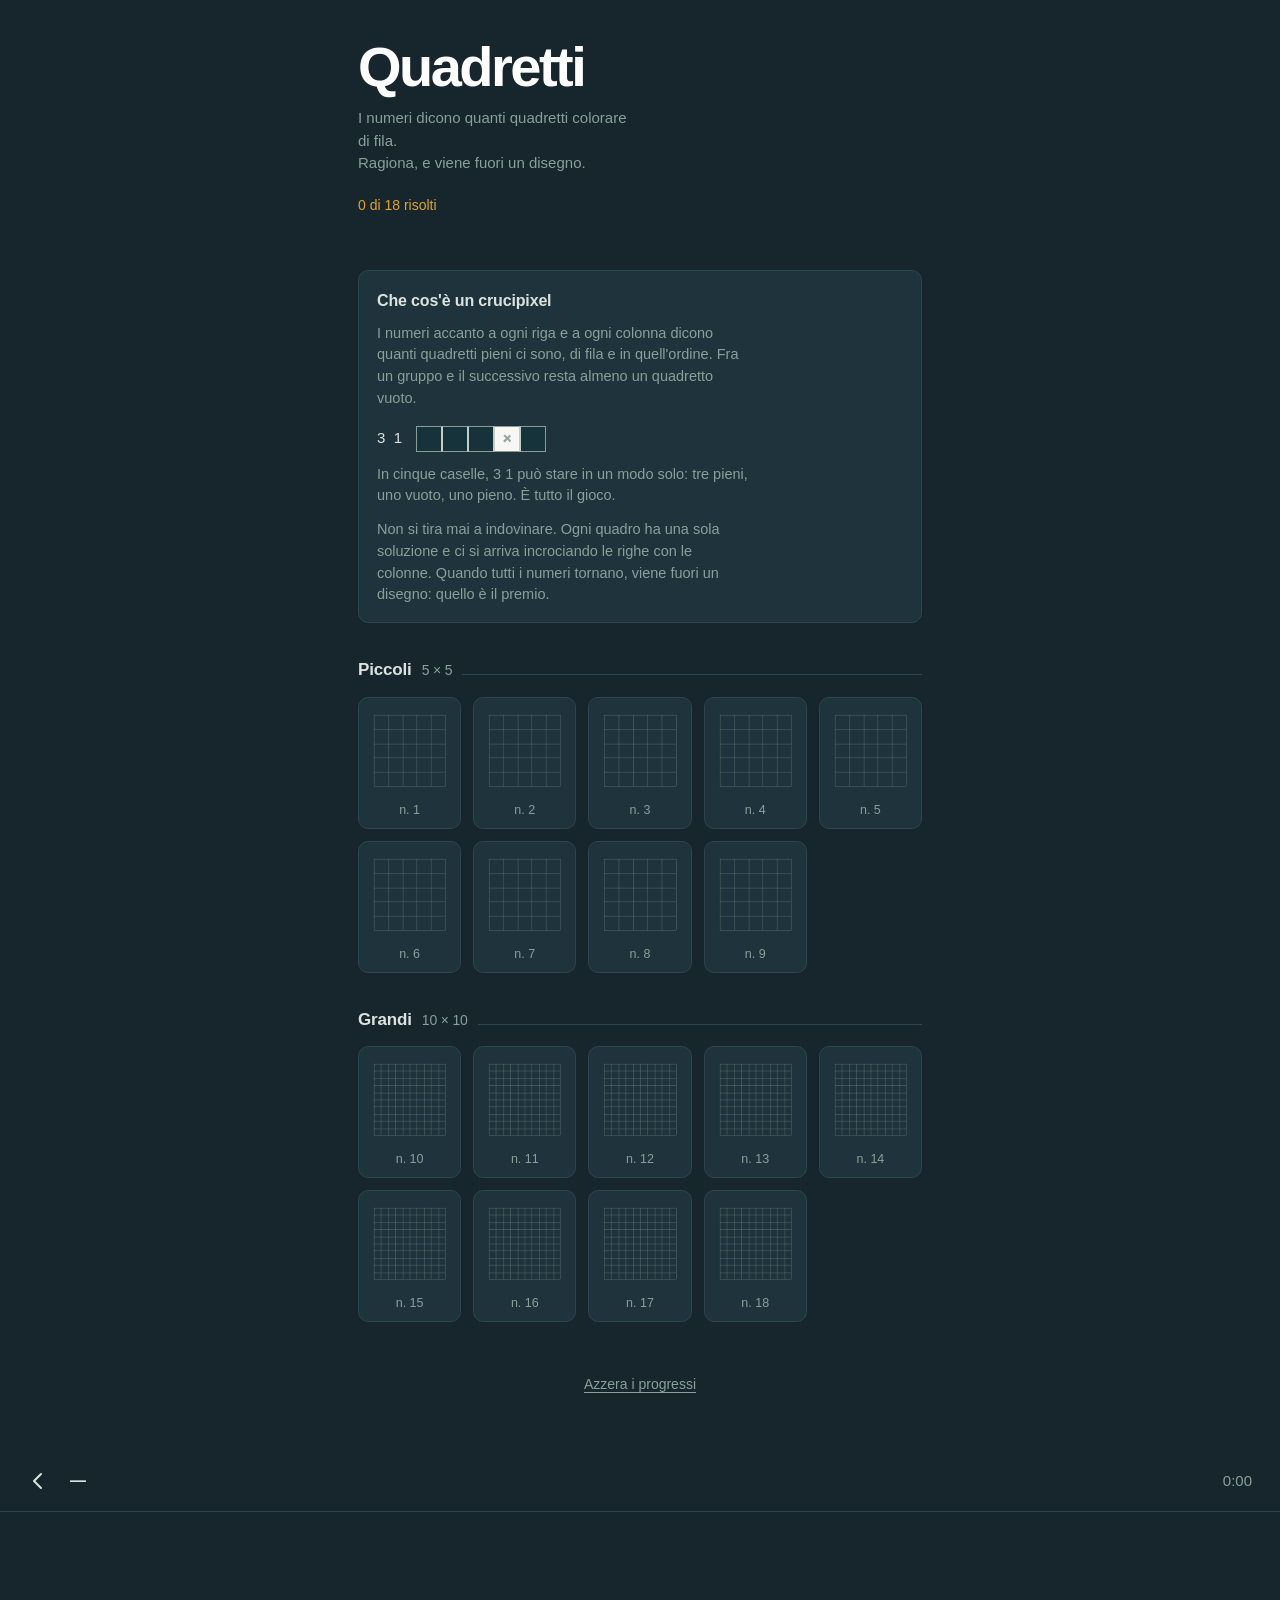
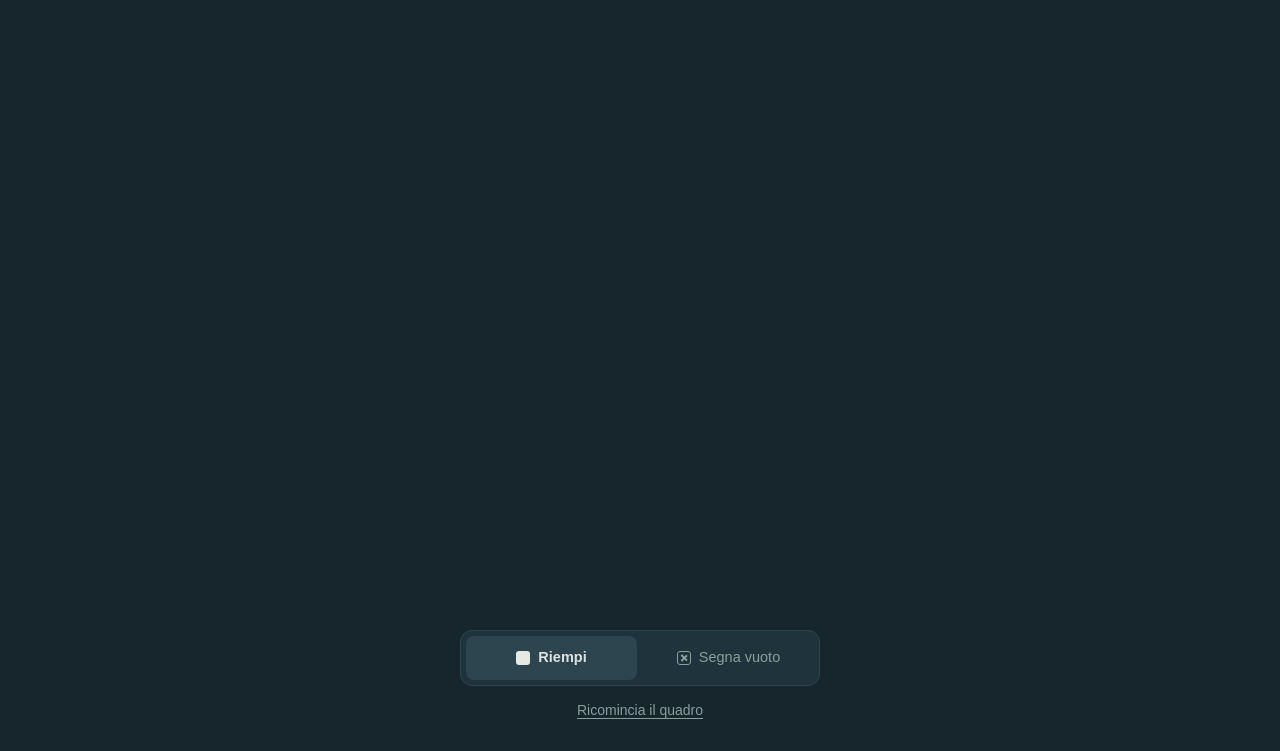
==== index.html @ 6b90a1ce "Update index.html" ====
<!DOCTYPE html>
<html lang="it">
<head>
<meta charset="utf-8">
<title>Quadretti</title>
<meta name="viewport" content="width=device-width, initial-scale=1, maximum-scale=1, user-scalable=no, viewport-fit=cover">
<meta name="description" content="Crucipixel: scopri il disegno nascosto ragionando sui numeri.">
<meta name="theme-color" content="#16262C">
<meta name="mobile-web-app-capable" content="yes">
<meta name="apple-mobile-web-app-capable" content="yes">
<meta name="apple-mobile-web-app-status-bar-style" content="black-translucent">
<meta name="apple-mobile-web-app-title" content="Quadretti">
<link rel="manifest" href="manifest.webmanifest">
<link rel="apple-touch-icon" href="icons/icon-192.png">
<link rel="icon" href="icons/icon-192.png">
<link rel="stylesheet" href="app.css">
</head>
<body>

<!-- ============ ELENCO LIVELLI ============ -->
<section id="home" class="screen">
  <header class="masthead">
    <h1 class="wordmark">Quadretti</h1>
    <p class="tagline">I numeri dicono quanti quadretti colorare di fila.<br>Ragiona, e viene fuori un disegno.</p>
    <p class="tally"><span id="tally-done">0</span> di <span id="tally-all">0</span> risolti</p>
  </header>

  <section class="primer">
    <h2>Che cos'è un crucipixel</h2>
    <p>I numeri accanto a ogni riga e a ogni colonna dicono quanti quadretti pieni ci sono, di fila e in quell'ordine. Fra un gruppo e il successivo resta almeno un quadretto vuoto.</p>

    <div class="demo" aria-hidden="true">
      <span class="demo-clue">3 1</span>
      <div class="demo-row">
        <i class="on"></i><i class="on"></i><i class="on"></i><i class="off"></i><i class="on"></i>
      </div>
    </div>
    <p>In cinque caselle, 3 1 può stare in un modo solo: tre pieni, uno vuoto, uno pieno. È tutto il gioco.</p>

    <p>Non si tira mai a indovinare. Ogni quadro ha una sola soluzione e ci si arriva incrociando le righe con le colonne. Quando tutti i numeri tornano, viene fuori un disegno: quello è il premio.</p>
  </section>

  <div class="gallery">
    <h2 class="band">Piccoli <span>5 × 5</span></h2>
    <div class="tiles" id="tiles-5"></div>
    <h2 class="band">Grandi <span>10 × 10</span></h2>
    <div class="tiles" id="tiles-10"></div>
  </div>

  <footer class="colophon">
    <button class="link-btn" id="btn-wipe" type="button">Azzera i progressi</button>
  </footer>
</section>

<!-- ============ PARTITA ============ -->
<section id="game" class="screen" hidden>
  <header class="topbar">
    <button class="icon-btn" id="btn-back" type="button" aria-label="Torna all'elenco">
      <svg viewBox="0 0 24 24" aria-hidden="true"><path d="M15 5 8 12l7 7"/></svg>
    </button>
    <div class="topbar-title">
      <strong id="game-title">—</strong>
      <span id="game-sub"></span>
    </div>
    <time id="clock" aria-label="Tempo trascorso">0:00</time>
  </header>

  <div class="board-wrap">
    <div id="board" class="board"></div>
  </div>

  <div class="controls">
    <div class="modes" role="group" aria-label="Cosa fa il tocco">
      <button type="button" class="mode is-on" data-mode="fill" aria-pressed="true">
        <span class="swatch swatch-fill"></span>Riempi
      </button>
      <button type="button" class="mode" data-mode="mark" aria-pressed="false">
        <span class="swatch swatch-mark"></span>Segna vuoto
      </button>
    </div>
    <button type="button" class="link-btn" id="btn-restart">Ricomincia il quadro</button>
  </div>
</section>

<!-- ============ VITTORIA ============ -->
<div id="win" class="curtain" hidden>
  <div class="win-card">
    <canvas id="win-art" width="240" height="240" aria-hidden="true"></canvas>
    <h2 id="win-name">—</h2>
    <p id="win-time">—</p>
    <div class="win-actions">
      <button type="button" class="btn btn-primary" id="btn-next">Quadro successivo</button>
      <button type="button" class="link-btn" id="btn-gallery">Torna all'elenco</button>
    </div>
  </div>
</div>

<script src="levels.js"></script>
<script src="app.js"></script>
</body>
</html>
---- app.css ----
/* Quadretti — crucipixel
   Tavolozza: petrolio profondo per la cornice, carta chiara per il quadro,
   inchiostro scuro per i quadretti pieni, ottone solo per cio' che e' risolto. */

:root {
  --ground:      #16262C;
  --ground-soft: #1E333B;
  --rule:        #2C454E;

  --paper:       #E7EAE3;
  --cell:        #F7F8F4;
  --line:        #C3CCC6;
  --line-strong: #8B9C96;
  --ink:         #16333B;
  --mark:        #93A39D;

  --text:        #DCE3DF;
  --text-dim:    #89A09A;
  --brass:       #DFA232;

  --pad: clamp(16px, 5vw, 28px);
  --radius: 10px;

  box-sizing: border-box;
  padding-top: env(safe-area-inset-top, 0px);
  padding-bottom: env(safe-area-inset-bottom, 0px);
}

*, *::before, *::after { box-sizing: inherit; }

html, body { height: 100%; }

body {
  margin: 0;
  background: var(--ground);
  color: var(--text);
  font-family: -apple-system, BlinkMacSystemFont, "Segoe UI", Roboto, "Helvetica Neue", Arial, sans-serif;
  font-size: 16px;
  line-height: 1.5;
  -webkit-font-smoothing: antialiased;
  -webkit-text-size-adjust: 100%;
  -webkit-tap-highlight-color: transparent;
  overscroll-behavior: none;
}

button { font: inherit; color: inherit; }

.screen[hidden], .curtain[hidden] { display: none; }

/* ---------- elenco livelli ---------- */

#home { padding: 0 var(--pad) 48px; max-width: 620px; margin: 0 auto; }

.masthead { padding: 40px 0 28px; }

.wordmark {
  margin: 0;
  font-size: clamp(38px, 12vw, 56px);
  font-weight: 800;
  letter-spacing: -0.045em;
  line-height: 0.95;
  color: #fff;
}

.tagline {
  margin: 14px 0 0;
  max-width: 34ch;
  color: var(--text-dim);
  font-size: 15px;
}

.tally {
  margin: 20px 0 0;
  font-size: 14px;
  color: var(--brass);
  font-variant-numeric: tabular-nums;
}

/* blocco "che cos'e' un crucipixel" */

.primer {
  margin-top: 26px;
  padding: 18px 18px 16px;
  background: var(--ground-soft);
  border: 1px solid var(--rule);
  border-radius: var(--radius);
}

.primer h2 {
  margin: 0 0 10px;
  font-size: 16px;
  font-weight: 650;
  letter-spacing: -0.01em;
  color: var(--text);
}

.primer p {
  margin: 0 0 12px;
  max-width: 46ch;
  font-size: 14.5px;
  color: var(--text-dim);
}
.primer p:last-child { margin-bottom: 0; }

.demo {
  display: flex;
  align-items: center;
  gap: 12px;
  margin: 16px 0 12px;
}

.demo-clue {
  font-size: 15px;
  color: var(--text);
  font-variant-numeric: tabular-nums;
  letter-spacing: 0.14em;
}

.demo-row { display: flex; }

.demo-row i {
  display: block;
  width: 26px;
  height: 26px;
  position: relative;
  background: var(--cell);
  border: 1px solid var(--line);
  border-top-color: var(--line-strong);
  border-bottom-color: var(--line-strong);
}
.demo-row i:first-child { border-left-color: var(--line-strong); }
.demo-row i:last-child { border-right-color: var(--line-strong); }
.demo-row i.on { background: var(--ink); }

.demo-row i.off::before,
.demo-row i.off::after {
  content: "";
  position: absolute;
  inset: 32% 50%;
  left: 50%;
  width: 1.5px;
  background: var(--mark);
}
.demo-row i.off::before { transform: translateX(-50%) rotate(45deg); }
.demo-row i.off::after  { transform: translateX(-50%) rotate(-45deg); }

.band {
  display: flex;
  align-items: baseline;
  gap: 10px;
  margin: 34px 0 14px;
  font-size: 17px;
  font-weight: 650;
  letter-spacing: -0.01em;
}
.band span { color: var(--text-dim); font-weight: 400; font-size: 14px; }
.band::after {
  content: "";
  flex: 1;
  height: 1px;
  background: var(--rule);
}

.tiles {
  display: grid;
  grid-template-columns: repeat(auto-fill, minmax(96px, 1fr));
  gap: 12px;
}

.tile {
  appearance: none;
  border: 1px solid var(--rule);
  background: var(--ground-soft);
  border-radius: var(--radius);
  padding: 10px 8px 8px;
  display: flex;
  flex-direction: column;
  align-items: center;
  gap: 8px;
  cursor: pointer;
  transition: border-color .15s, background .15s;
}
.tile:active { background: #24404A; }
.tile.is-done { border-color: rgba(223,162,50,.45); }
.tile:focus-visible { outline: 2px solid var(--brass); outline-offset: 2px; }

.tile canvas { display: block; width: 100%; height: auto; border-radius: 3px; }

.tile-name {
  font-size: 12.5px;
  color: var(--text-dim);
  font-variant-numeric: tabular-nums;
}
.tile.is-done .tile-name { color: var(--brass); }

.tile-time { font-size: 11px; color: var(--text-dim); font-variant-numeric: tabular-nums; }

.colophon { margin-top: 44px; text-align: center; }

.link-btn {
  appearance: none;
  background: none;
  border: 0;
  padding: 8px 4px;
  color: var(--text-dim);
  font-size: 14px;
  text-decoration: underline;
  text-underline-offset: 3px;
  cursor: pointer;
}
.link-btn:active { color: var(--text); }

/* ---------- partita ---------- */

#game {
  min-height: 100%;
  display: flex;
  flex-direction: column;
}

.topbar {
  display: flex;
  align-items: center;
  gap: 12px;
  padding: 10px var(--pad);
  border-bottom: 1px solid var(--rule);
}

.icon-btn {
  appearance: none;
  background: none;
  border: 0;
  width: 40px;
  height: 40px;
  margin-left: -10px;
  display: grid;
  place-items: center;
  cursor: pointer;
}
.icon-btn svg { width: 24px; height: 24px; fill: none; stroke: var(--text); stroke-width: 2; stroke-linecap: round; stroke-linejoin: round; }

.topbar-title { flex: 1; min-width: 0; line-height: 1.25; }
.topbar-title strong { display: block; font-size: 16px; font-weight: 650; }
.topbar-title span { font-size: 12.5px; color: var(--text-dim); }

#clock {
  font-size: 15px;
  color: var(--text-dim);
  font-variant-numeric: tabular-nums;
}

.board-wrap {
  flex: 1;
  display: grid;
  place-items: center;
  padding: 14px 8px;
}

.board {
  display: grid;
  gap: 0;
  touch-action: none;
  user-select: none;
  -webkit-user-select: none;
}

/* caselle degli indizi */
.clue {
  display: flex;
  font-variant-numeric: tabular-nums;
  color: var(--text);
  font-size: calc(var(--cell) * 0.42);
  line-height: 1;
}
.clue.row { align-items: center; justify-content: flex-end; padding-right: calc(var(--cell) * 0.18); gap: calc(var(--cell) * 0.24); }
.clue.col { flex-direction: column; align-items: center; justify-content: flex-end; padding-bottom: calc(var(--cell) * 0.18); gap: calc(var(--cell) * 0.16); }
.clue.is-done { color: var(--text-dim); opacity: .42; }

.corner { background: transparent; }

/* caselle giocabili */
.sq {
  background: var(--cell);
  border-right: 1px solid var(--line);
  border-bottom: 1px solid var(--line);
  position: relative;
}
.sq[data-edge-top] { border-top: 1px solid var(--line-strong); }
.sq[data-edge-left] { border-left: 1px solid var(--line-strong); }
.sq[data-block-right] { border-right-color: var(--line-strong); }
.sq[data-block-bottom] { border-bottom-color: var(--line-strong); }

.sq[data-state="1"] { background: var(--ink); }

.sq[data-state="2"]::before,
.sq[data-state="2"]::after {
  content: "";
  position: absolute;
  inset: 32% 50%;
  width: 1.5px;
  background: var(--mark);
  left: 50%;
  transform-origin: center;
}
.sq[data-state="2"]::before { transform: translateX(-50%) rotate(45deg); }
.sq[data-state="2"]::after  { transform: translateX(-50%) rotate(-45deg); }

.board.is-locked { pointer-events: none; }

/* ---------- comandi ---------- */

.controls {
  padding: 4px var(--pad) 22px;
  display: flex;
  flex-direction: column;
  align-items: center;
  gap: 6px;
}

.modes {
  display: flex;
  gap: 6px;
  padding: 5px;
  background: var(--ground-soft);
  border: 1px solid var(--rule);
  border-radius: 12px;
  width: 100%;
  max-width: 360px;
}

.mode {
  appearance: none;
  flex: 1;
  border: 0;
  background: none;
  border-radius: 8px;
  padding: 11px 8px;
  display: flex;
  align-items: center;
  justify-content: center;
  gap: 8px;
  font-size: 14.5px;
  color: var(--text-dim);
  cursor: pointer;
}
.mode.is-on { background: var(--rule); color: var(--text); font-weight: 600; }
.mode:focus-visible { outline: 2px solid var(--brass); outline-offset: 2px; }

.swatch { width: 14px; height: 14px; border-radius: 3px; position: relative; flex: none; }
.swatch-fill { background: var(--paper); }
.swatch-mark { border: 1px solid var(--text-dim); }
.swatch-mark::before, .swatch-mark::after {
  content: ""; position: absolute; inset: 2px 50%; width: 1.5px; left: 50%; background: currentColor;
}
.swatch-mark::before { transform: translateX(-50%) rotate(45deg); }
.swatch-mark::after { transform: translateX(-50%) rotate(-45deg); }

/* ---------- vittoria ---------- */

.curtain {
  position: fixed;
  inset: 0;
  background: rgba(10, 20, 24, .88);
  display: grid;
  place-items: center;
  padding: var(--pad);
  z-index: 10;
}

.win-card {
  background: var(--ground-soft);
  border: 1px solid var(--rule);
  border-radius: 16px;
  padding: 26px 24px 20px;
  text-align: center;
  max-width: 330px;
  width: 100%;
  animation: rise .28s ease-out;
}
@keyframes rise { from { opacity: 0; transform: translateY(12px); } }
@media (prefers-reduced-motion: reduce) { .win-card { animation: none; } }

#win-art {
  width: 180px;
  height: 180px;
  background: var(--paper);
  border-radius: 6px;
}

.win-card h2 {
  margin: 18px 0 2px;
  font-size: 24px;
  font-weight: 700;
  letter-spacing: -0.02em;
  color: var(--brass);
}
#win-time { margin: 0; color: var(--text-dim); font-size: 14px; font-variant-numeric: tabular-nums; }

.win-actions { margin-top: 20px; display: flex; flex-direction: column; gap: 4px; }

.btn {
  appearance: none;
  border: 0;
  border-radius: 10px;
  padding: 14px 18px;
  font-size: 16px;
  font-weight: 600;
  cursor: pointer;
}
.btn-primary { background: var(--brass); color: #1B1405; }
.btn-primary:active { background: #C78E24; }
.btn:focus-visible { outline: 2px solid var(--text); outline-offset: 2px; }
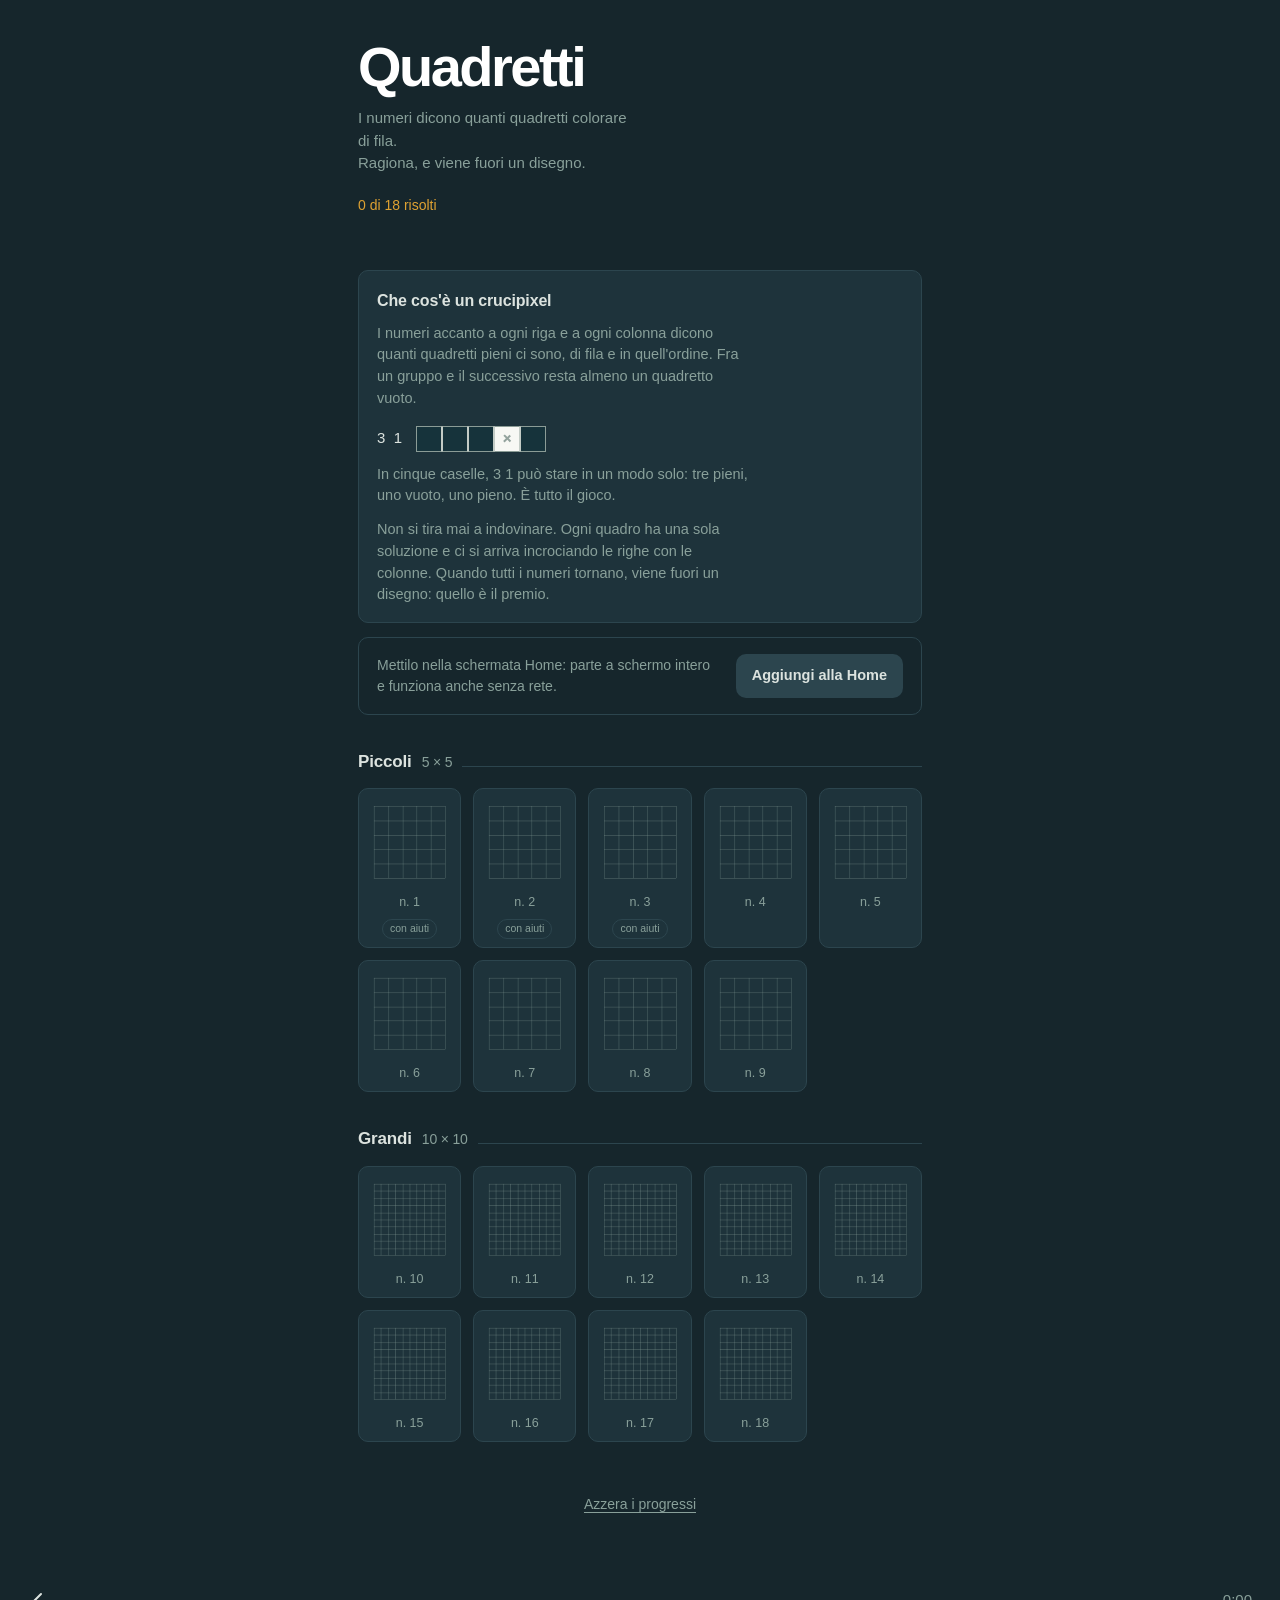
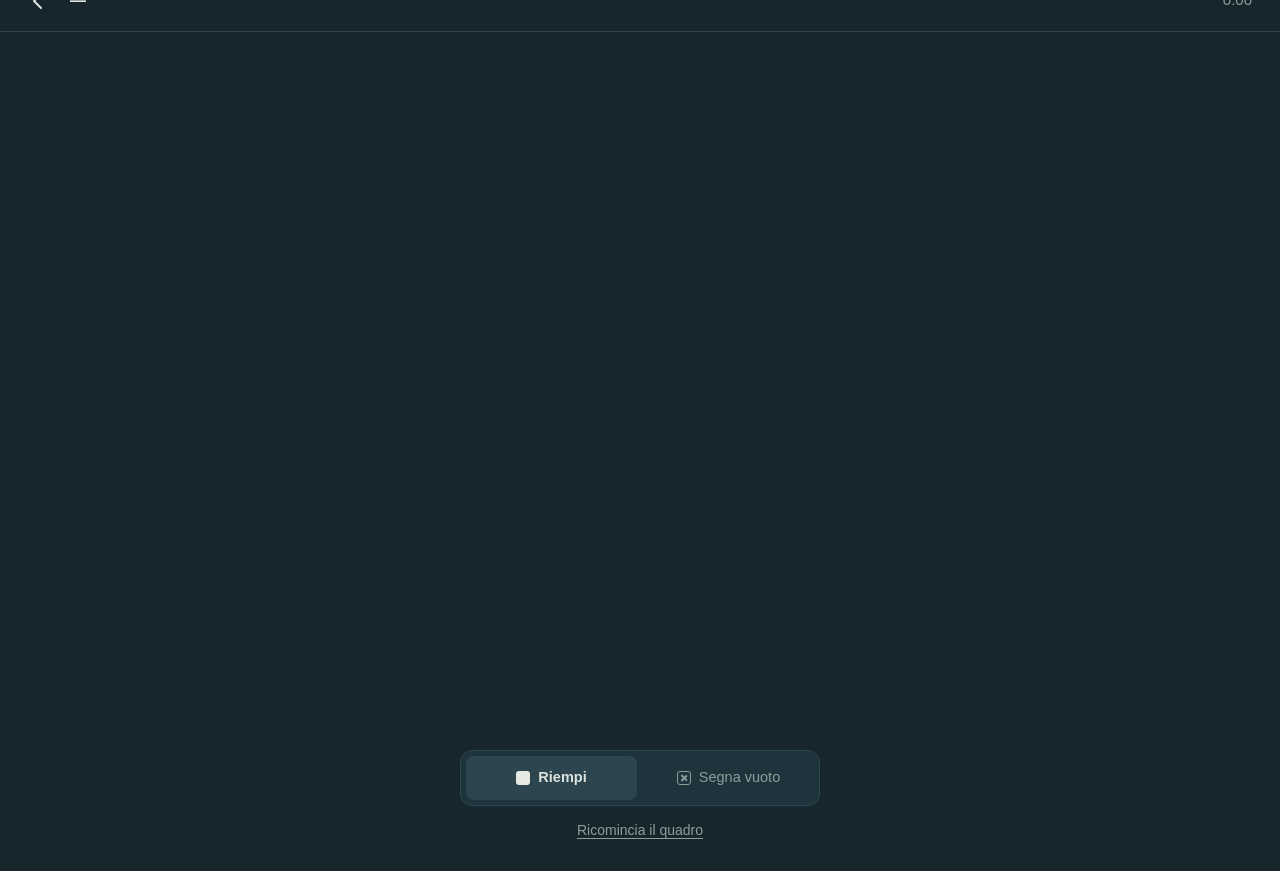
==== commit 8f287aa7: "Update index.html" ====
--- a/index.html
+++ b/index.html
@@ -40,6 +40,11 @@
     <p>Non si tira mai a indovinare. Ogni quadro ha una sola soluzione e ci si arriva incrociando le righe con le colonne. Quando tutti i numeri tornano, viene fuori un disegno: quello è il premio.</p>
   </section>
 
+  <div class="install" id="install" hidden>
+    <p id="install-msg">Mettilo nella schermata Home: parte a schermo intero e funziona anche senza rete.</p>
+    <button class="btn btn-quiet" id="btn-install" type="button">Aggiungi alla Home</button>
+  </div>
+
   <div class="gallery">
     <h2 class="band">Piccoli <span>5 × 5</span></h2>
     <div class="tiles" id="tiles-5"></div>
@@ -61,12 +66,17 @@
     <div class="topbar-title">
       <strong id="game-title">—</strong>
       <span id="game-sub"></span>
+      <span class="badge" id="hint-badge" hidden>con aiuti</span>
     </div>
     <time id="clock" aria-label="Tempo trascorso">0:00</time>
   </header>
 
   <div class="board-wrap">
     <div id="board" class="board"></div>
+  </div>
+
+  <div class="hint" id="hint" hidden>
+    <p id="hint-text"></p>
   </div>
 
   <div class="controls">
@@ -95,6 +105,32 @@
   </div>
 </div>
 
+<!-- ============ COME AGGIUNGERLO ALLA HOME (iPhone) ============ -->
+<div id="sheet" class="curtain" hidden>
+  <div class="win-card sheet-card">
+    <h2>Aggiungerlo alla Home</h2>
+
+    <div id="ios-safari" hidden>
+      <p class="sheet-lead">Su iPhone questo passaggio lo fa Safari, non il gioco: Apple non permette alle pagine web di creare scorciatoie da sole.</p>
+      <ol class="steps">
+        <li>Tocca il pulsante <strong>Condividi</strong> in basso, il quadrato con la freccia che esce.</li>
+        <li>Scorri l'elenco verso il basso.</li>
+        <li>Tocca <strong>Aggiungi a Home</strong>, poi <strong>Aggiungi</strong> in alto a destra.</li>
+      </ol>
+    </div>
+
+    <div id="ios-other" hidden>
+      <p class="sheet-lead">Questa pagina è aperta dentro un'altra app, e da qui la voce per aggiungere alla Home non c'è.</p>
+      <ol class="steps">
+        <li>Tocca i tre puntini in alto e scegli <strong>Apri in Safari</strong>.</li>
+        <li>Da Safari, tocca <strong>Condividi</strong> e poi <strong>Aggiungi a Home</strong>.</li>
+      </ol>
+    </div>
+
+    <button type="button" class="btn btn-primary" id="btn-sheet-close">Ho capito</button>
+  </div>
+</div>
+
 <script src="levels.js"></script>
 <script src="app.js"></script>
 </body>
--- a/app.css
+++ b/app.css
@@ -410,3 +410,82 @@
 .btn-primary { background: var(--brass); color: #1B1405; }
 .btn-primary:active { background: #C78E24; }
 .btn:focus-visible { outline: 2px solid var(--text); outline-offset: 2px; }
+
+/* ---------- aggiunta alla schermata Home ---------- */
+
+.install {
+  margin-top: 14px;
+  padding: 16px 18px;
+  border: 1px solid var(--rule);
+  border-radius: var(--radius);
+  display: flex;
+  flex-wrap: wrap;
+  align-items: center;
+  gap: 12px 16px;
+}
+
+.install p {
+  margin: 0;
+  flex: 1 1 200px;
+  min-width: 0;
+  font-size: 14px;
+  color: var(--text-dim);
+}
+
+.btn-quiet {
+  background: var(--rule);
+  color: var(--text);
+  padding: 11px 16px;
+  font-size: 14.5px;
+  white-space: nowrap;
+}
+.btn-quiet:active { background: #365360; }
+
+.sheet-card { text-align: left; }
+.sheet-card h2 { margin: 0 0 12px; font-size: 20px; color: var(--text); }
+.sheet-lead { margin: 0 0 14px; font-size: 14px; color: var(--text-dim); }
+
+.steps { margin: 0 0 20px; padding-left: 20px; }
+.steps li { margin-bottom: 9px; font-size: 14.5px; color: var(--text-dim); }
+.steps strong { color: var(--text); font-weight: 600; }
+
+/* ---------- etichette dei quadri guidati ---------- */
+
+.tile-tag {
+  font-size: 10.5px;
+  color: var(--text-dim);
+  border: 1px solid var(--rule);
+  border-radius: 20px;
+  padding: 1px 7px;
+}
+
+.badge {
+  display: inline-block;
+  margin-left: 7px;
+  font-size: 11px;
+  color: var(--brass);
+  border: 1px solid rgba(223, 162, 50, .4);
+  border-radius: 20px;
+  padding: 0 7px;
+}
+.badge[hidden] { display: none; }
+
+/* ---------- barra del suggerimento ---------- */
+
+.hint {
+  margin: 0 var(--pad) 10px;
+  padding: 12px 14px;
+  background: rgba(223, 162, 50, .10);
+  border: 1px solid rgba(223, 162, 50, .38);
+  border-radius: var(--radius);
+}
+.hint p { margin: 0; font-size: 14px; color: var(--text); }
+
+.sq.is-hinted {
+  box-shadow: inset 0 0 0 2px var(--brass);
+  animation: pulse 1.4s ease-in-out infinite;
+}
+.sq.is-suspect { background: rgba(223, 162, 50, .22); }
+
+@keyframes pulse { 50% { box-shadow: inset 0 0 0 3px var(--brass); } }
+@media (prefers-reduced-motion: reduce) { .sq.is-hinted { animation: none; } }
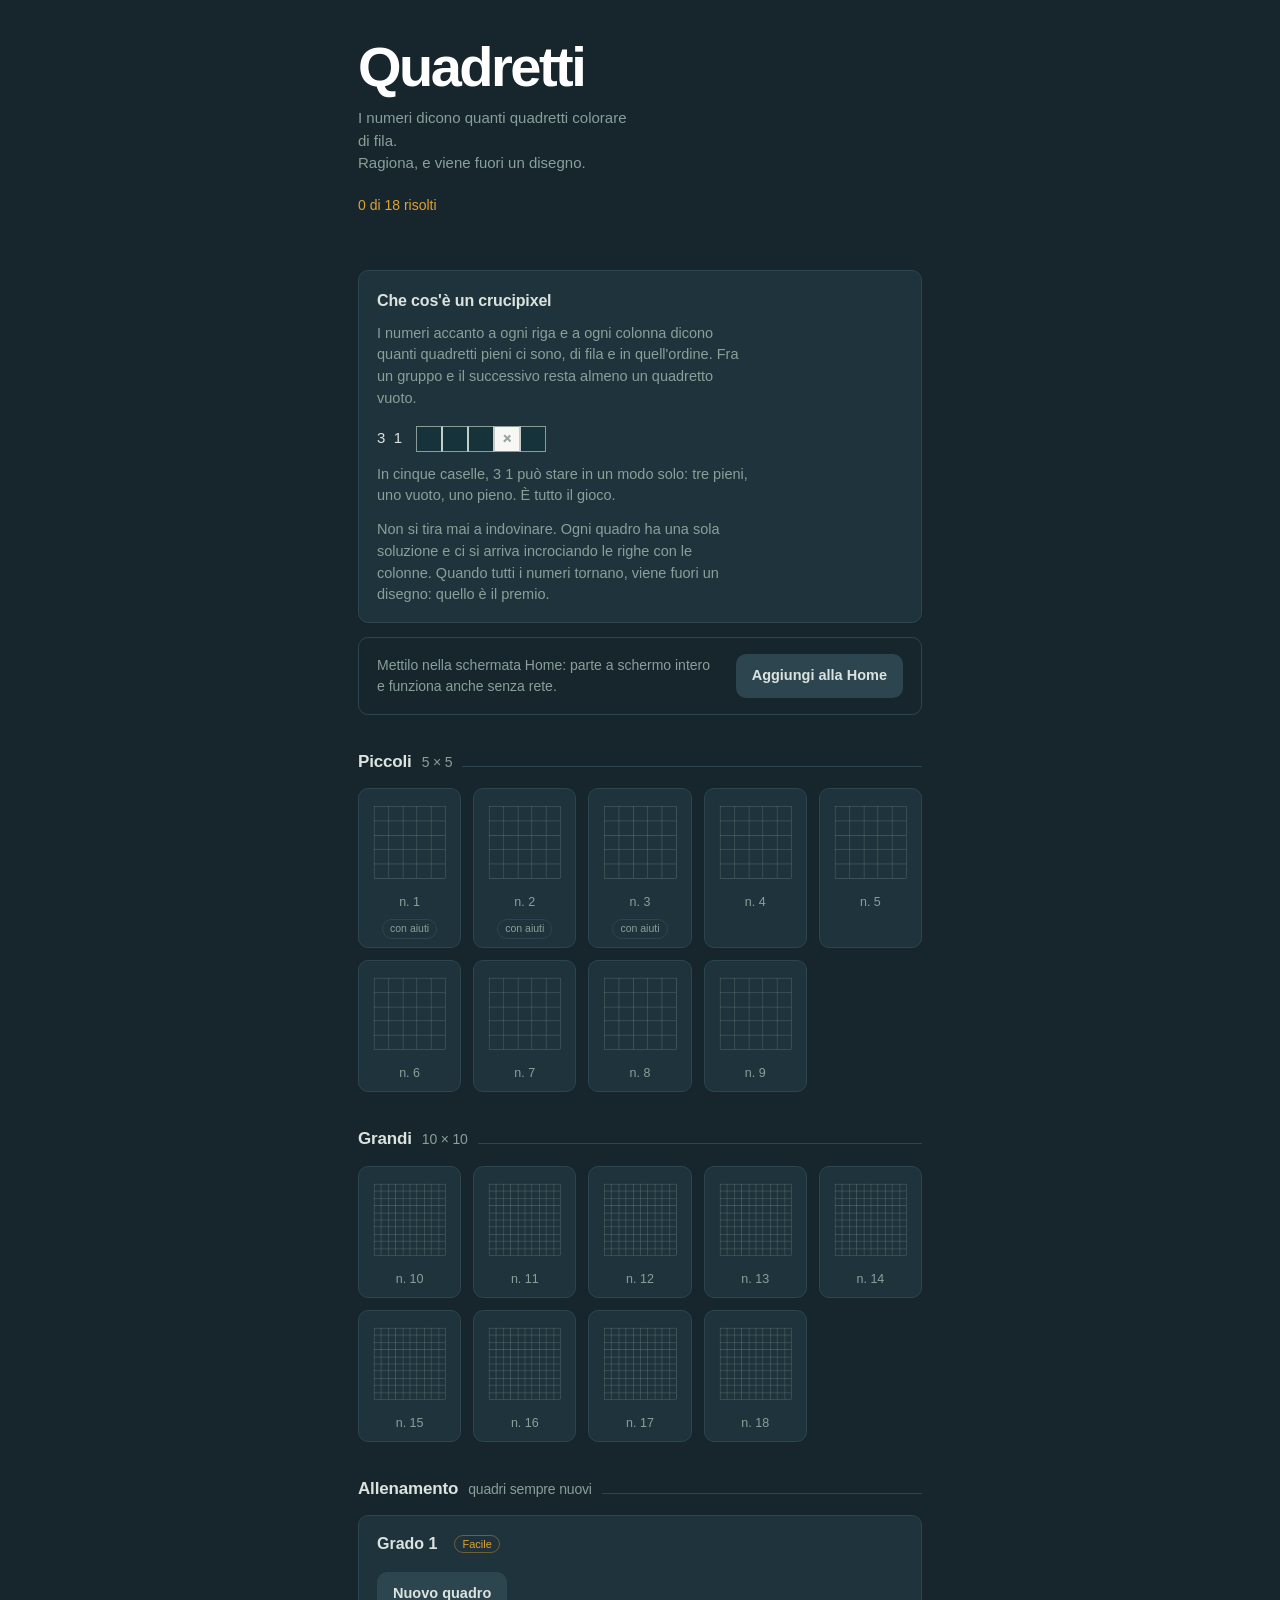
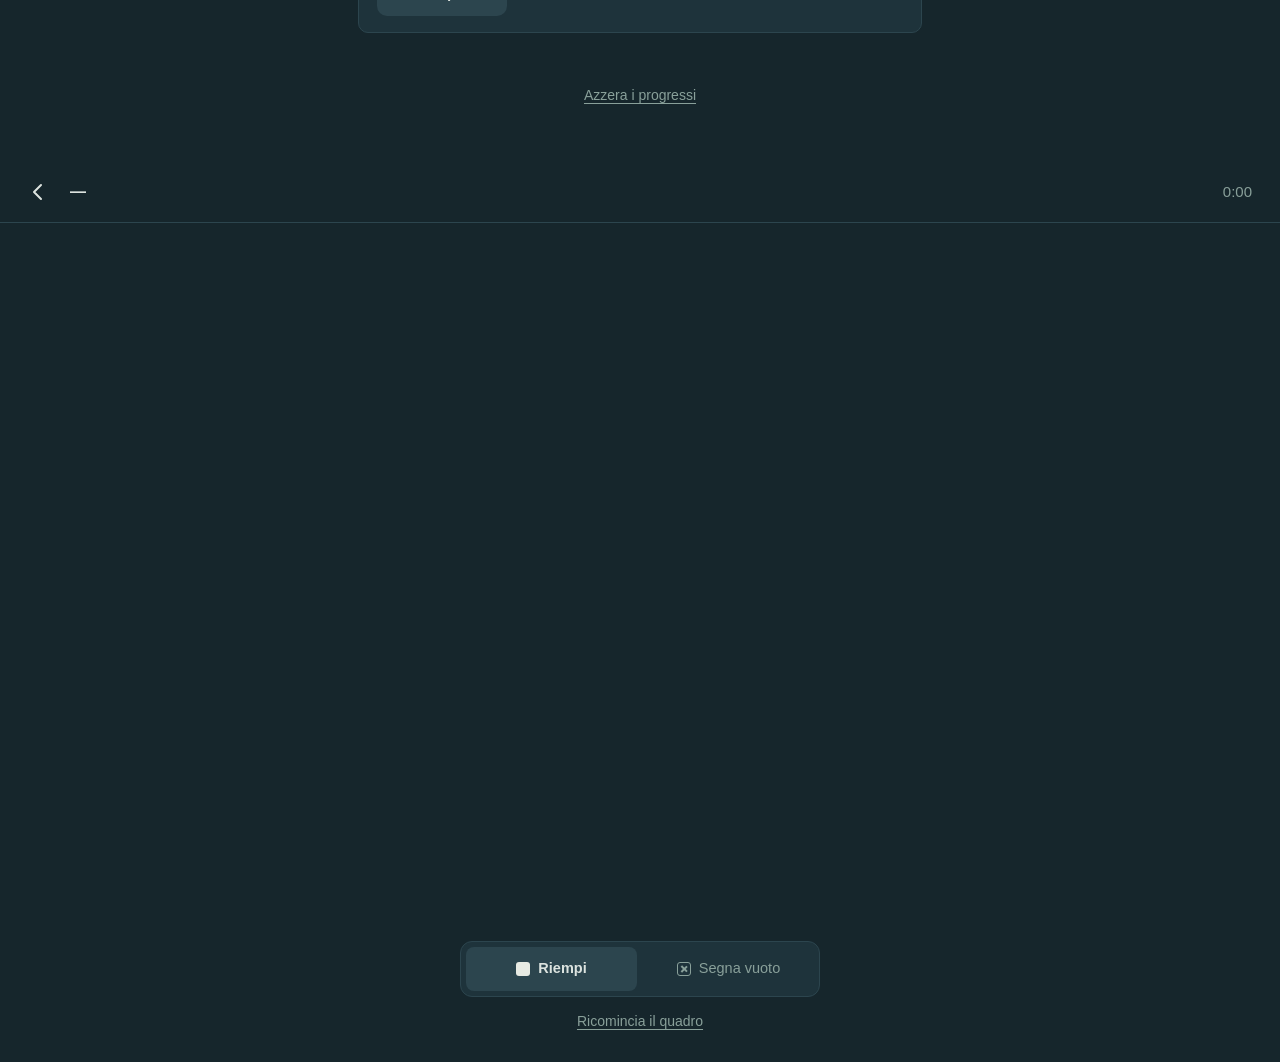
==== commit ff855394: "Update index.html" ====
--- a/index.html
+++ b/index.html
@@ -50,6 +50,19 @@
     <div class="tiles" id="tiles-5"></div>
     <h2 class="band">Grandi <span>10 × 10</span></h2>
     <div class="tiles" id="tiles-10"></div>
+
+    <h2 class="band">Allenamento <span>quadri sempre nuovi</span></h2>
+    <div class="train">
+      <div class="train-top">
+        <strong id="train-grade">Grado 1</strong>
+        <span class="badge" id="train-label">Facile</span>
+      </div>
+      <p id="train-done"></p>
+      <div class="train-actions">
+        <button type="button" class="btn btn-quiet" id="btn-train">Nuovo quadro</button>
+        <button type="button" class="link-btn" id="btn-train-resume" hidden>Riprendi quello a metà</button>
+      </div>
+    </div>
   </div>
 
   <footer class="colophon">
@@ -131,6 +144,7 @@
   </div>
 </div>
 
+<script src="generator.js"></script>
 <script src="levels.js"></script>
 <script src="app.js"></script>
 </body>
--- a/app.css
+++ b/app.css
@@ -489,3 +489,25 @@
 
 @keyframes pulse { 50% { box-shadow: inset 0 0 0 3px var(--brass); } }
 @media (prefers-reduced-motion: reduce) { .sq.is-hinted { animation: none; } }
+
+/* ---------- allenamento ---------- */
+
+.train {
+  padding: 16px 18px;
+  border: 1px solid var(--rule);
+  border-radius: var(--radius);
+  background: var(--ground-soft);
+}
+
+.train-top { display: flex; align-items: center; gap: 10px; }
+.train-top strong { font-size: 16px; font-weight: 650; }
+
+.train p {
+  margin: 10px 0 16px;
+  max-width: 46ch;
+  font-size: 14px;
+  color: var(--text-dim);
+}
+
+.train-actions { display: flex; align-items: center; gap: 14px; flex-wrap: wrap; }
+.train-actions .link-btn { padding: 8px 0; }
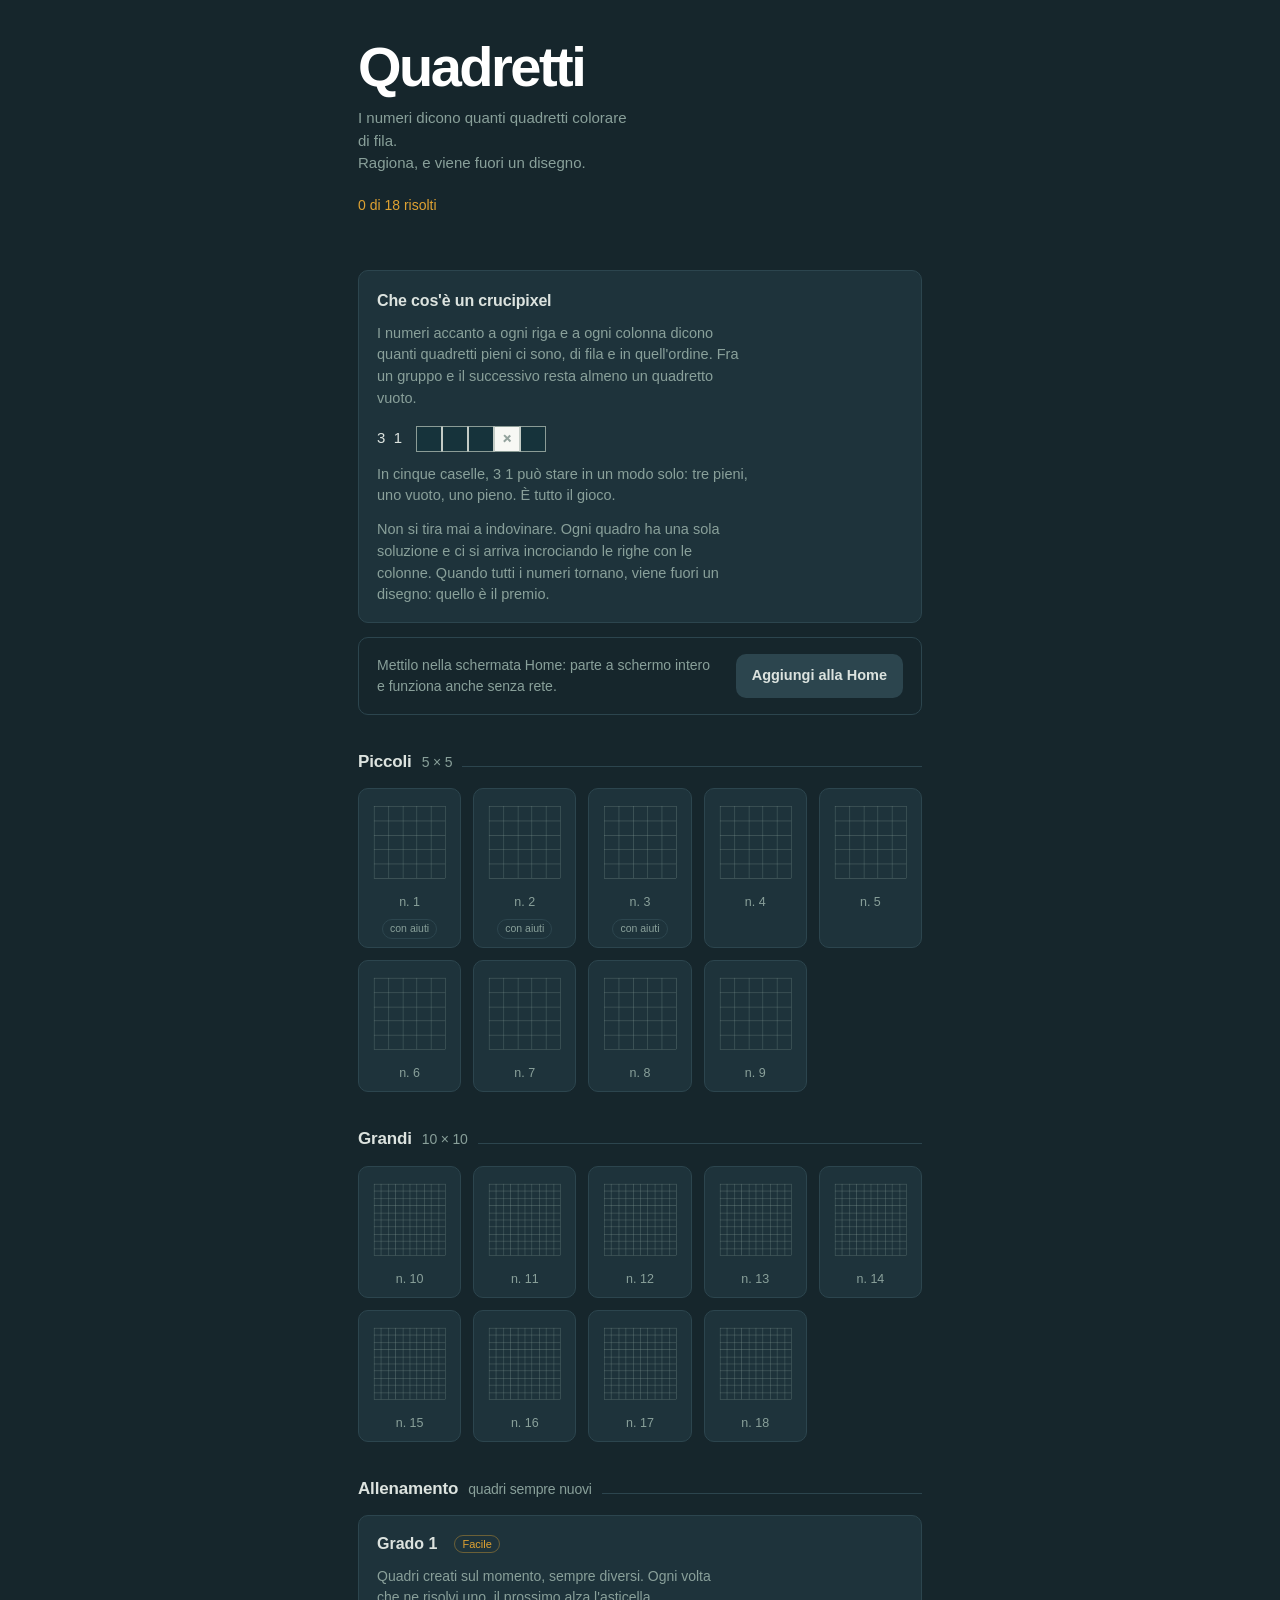
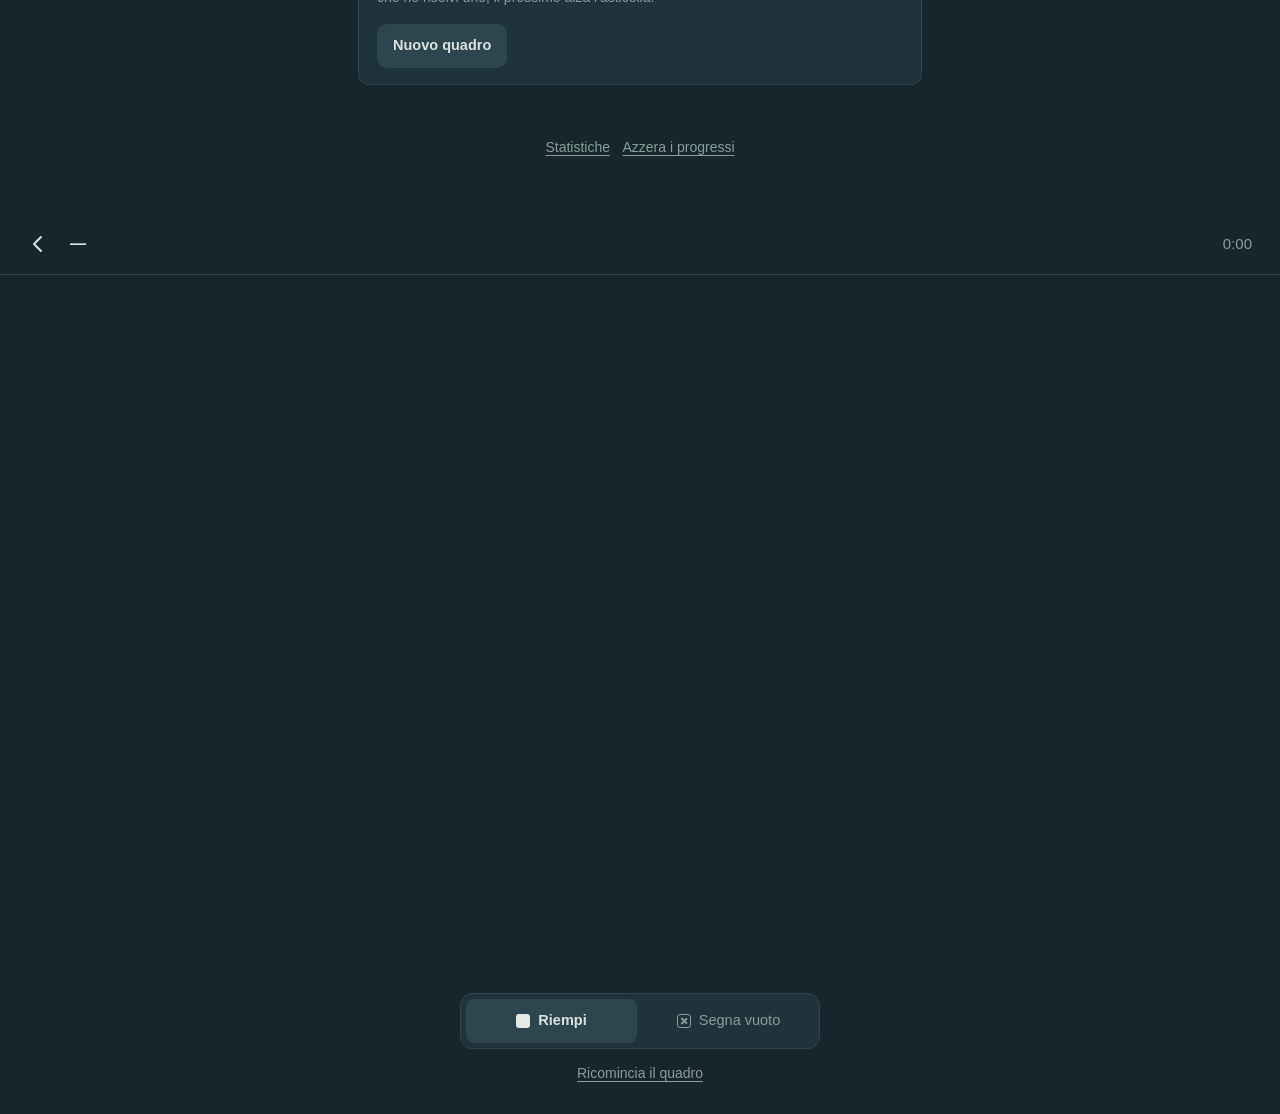
==== commit 38bc4d1d: "Update index.html" ====
--- a/index.html
+++ b/index.html
@@ -22,7 +22,7 @@
   <header class="masthead">
     <h1 class="wordmark">Quadretti</h1>
     <p class="tagline">I numeri dicono quanti quadretti colorare di fila.<br>Ragiona, e viene fuori un disegno.</p>
-    <p class="tally"><span id="tally-done">0</span> di <span id="tally-all">0</span> risolti</p>
+    <p class="tally"><span id="tally-done">0</span> di <span id="tally-all">0</span> risolti<span class="badge" id="tally-streak" hidden></span></p>
   </header>
 
   <section class="primer">
@@ -66,6 +66,7 @@
   </div>
 
   <footer class="colophon">
+    <button class="link-btn" id="btn-stats" type="button">Statistiche</button>
     <button class="link-btn" id="btn-wipe" type="button">Azzera i progressi</button>
   </footer>
 </section>
@@ -102,6 +103,39 @@
       </button>
     </div>
     <button type="button" class="link-btn" id="btn-restart">Ricomincia il quadro</button>
+  </div>
+</section>
+
+<!-- ============ STATISTICHE ============ -->
+<section id="stats" class="screen" hidden>
+  <header class="topbar">
+    <button class="icon-btn" id="btn-stats-back" type="button" aria-label="Torna all'elenco">
+      <svg viewBox="0 0 24 24" aria-hidden="true"><path d="M15 5 8 12l7 7"/></svg>
+    </button>
+    <div class="topbar-title"><strong>Statistiche</strong></div>
+  </header>
+
+  <div class="stats-body">
+    <div class="figures">
+      <div class="figure"><b id="st-solved">0</b><span>quadri risolti</span></div>
+      <div class="figure"><b id="st-streak">0</b><span>giorni di fila</span></div>
+      <div class="figure"><b id="st-time">0s</b><span>tempo passato</span></div>
+    </div>
+    <p class="figures-note" id="st-streak-note"></p>
+
+    <h3>Ultime due settimane</h3>
+    <div class="chart" id="st-chart"></div>
+    <p class="figures-note" id="st-days"></p>
+
+    <h3>Dove sei arrivato</h3>
+    <dl class="rows">
+      <dt>Galleria</dt><dd id="st-gallery">—</dd>
+      <dt>Allenamento</dt><dd id="st-train">—</dd>
+      <dt>Miglior tempo 5 × 5</dt><dd id="st-best5">—</dd>
+      <dt>Miglior tempo 10 × 10</dt><dd id="st-best10">—</dd>
+    </dl>
+
+    <p class="figures-note">Questi numeri stanno solo dentro il tuo telefono.</p>
   </div>
 </section>
 
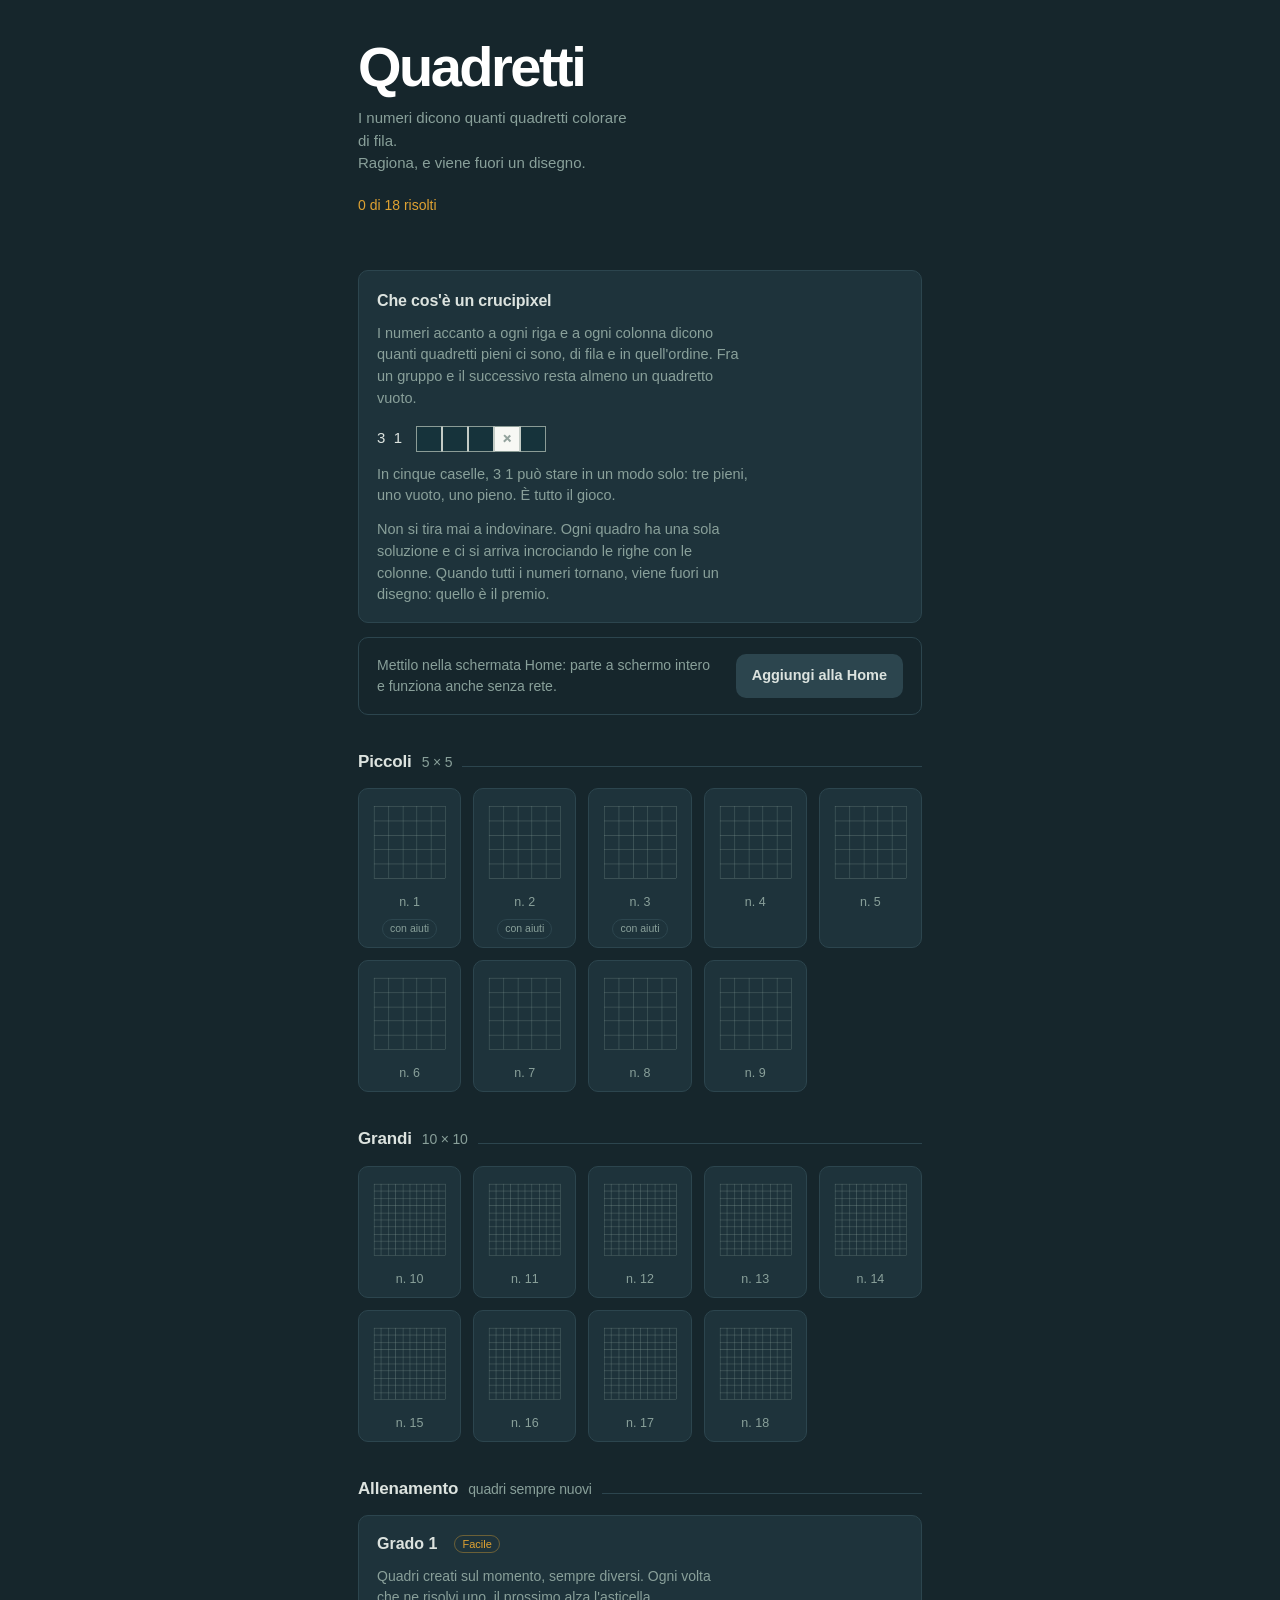
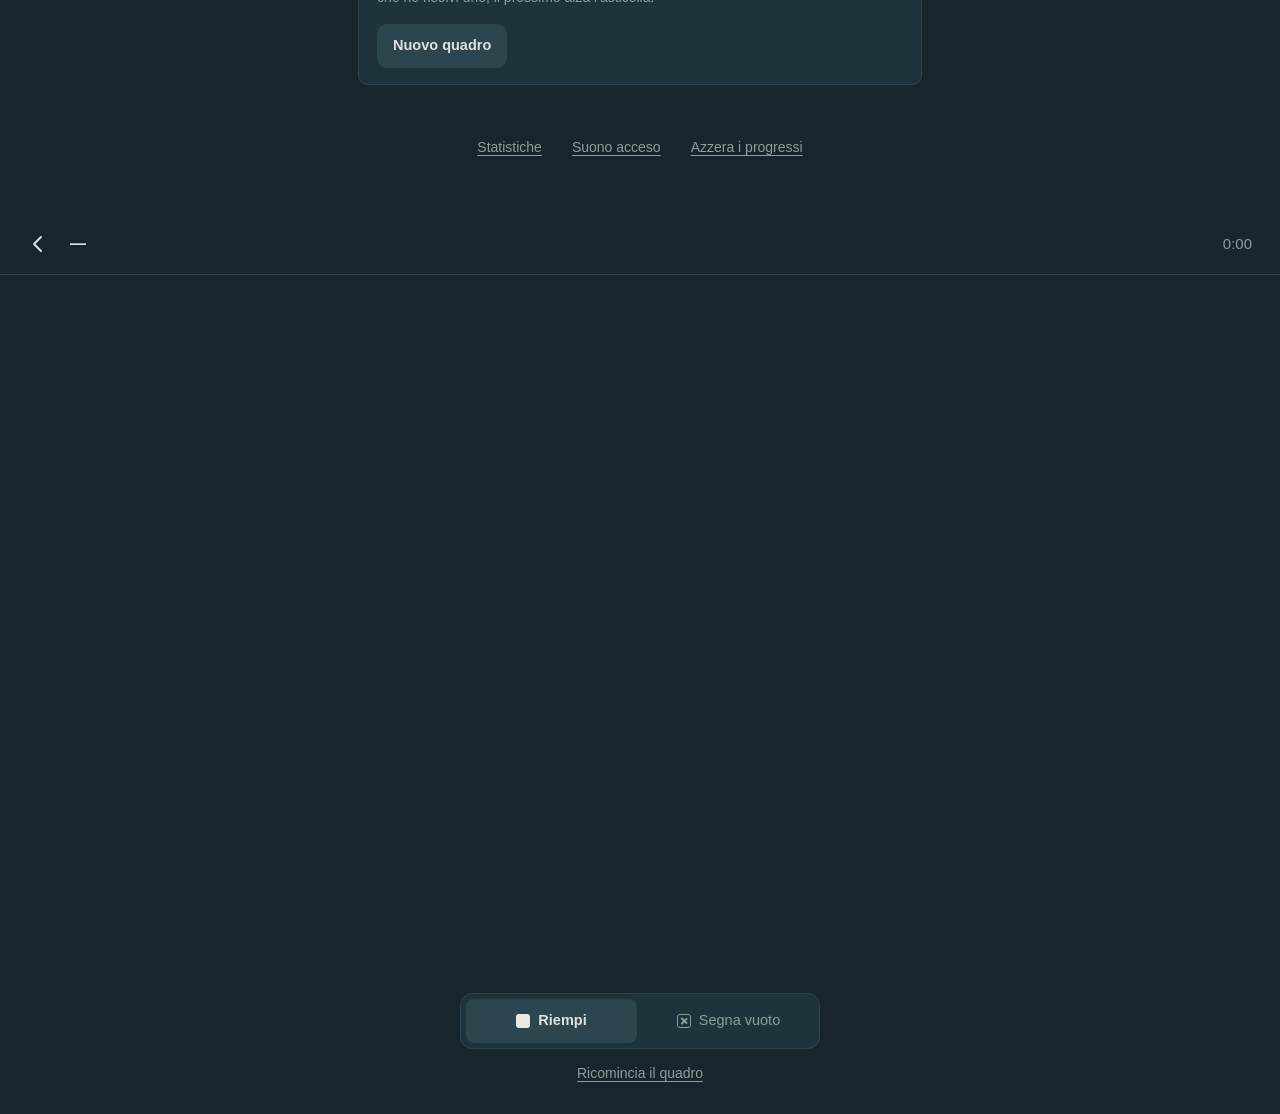
==== commit 568554f9: "Update index.html" ====
--- a/index.html
+++ b/index.html
@@ -67,6 +67,7 @@
 
   <footer class="colophon">
     <button class="link-btn" id="btn-stats" type="button">Statistiche</button>
+    <button class="link-btn" id="btn-sound" type="button" aria-pressed="true">Suono acceso</button>
     <button class="link-btn" id="btn-wipe" type="button">Azzera i progressi</button>
   </footer>
 </section>
@@ -178,6 +179,7 @@
   </div>
 </div>
 
+<script src="sound.js"></script>
 <script src="generator.js"></script>
 <script src="levels.js"></script>
 <script src="app.js"></script>
--- a/app.css
+++ b/app.css
@@ -511,3 +511,118 @@
 
 .train-actions { display: flex; align-items: center; gap: 14px; flex-wrap: wrap; }
 .train-actions .link-btn { padding: 8px 0; }
+
+/* ---------- statistiche ---------- */
+
+.colophon { display: flex; justify-content: center; gap: 22px; }
+
+.tally .badge { margin-left: 10px; }
+
+.stats-body { padding: 4px var(--pad) 48px; max-width: 620px; margin: 0 auto; }
+
+.figures {
+  display: grid;
+  grid-template-columns: repeat(3, 1fr);
+  gap: 10px;
+  margin-top: 22px;
+}
+
+.figure {
+  border: 1px solid var(--rule);
+  border-radius: var(--radius);
+  padding: 14px 10px;
+  text-align: center;
+}
+.figure b {
+  display: block;
+  font-size: 26px;
+  font-weight: 700;
+  letter-spacing: -0.03em;
+  color: var(--brass);
+  font-variant-numeric: tabular-nums;
+}
+.figure span { font-size: 12px; color: var(--text-dim); }
+
+.figures-note { margin: 12px 0 0; font-size: 13.5px; color: var(--text-dim); }
+
+.stats-body h3 {
+  margin: 34px 0 14px;
+  font-size: 16px;
+  font-weight: 650;
+  letter-spacing: -0.01em;
+}
+
+.chart {
+  display: flex;
+  align-items: flex-end;
+  gap: 5px;
+  height: 120px;
+}
+
+.bar {
+  flex: 1;
+  height: 100%;
+  display: flex;
+  flex-direction: column;
+  justify-content: flex-end;
+  gap: 6px;
+}
+.bar i {
+  display: block;
+  background: var(--rule);
+  border-radius: 3px 3px 0 0;
+  min-height: 3px;
+}
+.bar.has i { background: var(--brass); }
+.bar span { font-size: 10px; text-align: center; color: var(--text-dim); }
+
+.rows {
+  margin: 0;
+  display: grid;
+  grid-template-columns: 1fr auto;
+  gap: 0;
+}
+.rows dt, .rows dd {
+  margin: 0;
+  padding: 11px 0;
+  border-bottom: 1px solid var(--rule);
+  font-size: 14.5px;
+}
+.rows dt { color: var(--text-dim); }
+.rows dd { text-align: right; font-variant-numeric: tabular-nums; }
+
+/* ---------- vita della griglia ---------- */
+
+.sq {
+  transition: background-color .14s ease;
+}
+
+/* riga e colonna sotto il dito */
+.sq.in-line { background: #EDF0EC; }
+.sq.in-line[data-state="1"] { background: #1E4551; }
+
+/* lampo quando una riga torna, e rivelazione finale in diagonale */
+.sq.lit::after {
+  content: "";
+  position: absolute;
+  inset: 0;
+  background: var(--brass);
+  opacity: 0;
+  animation: blink .5s ease-out;
+  animation-delay: calc(var(--step, 0) * 26ms);
+  pointer-events: none;
+}
+.sq[data-state="2"].lit::after { display: none; }
+
+@keyframes blink {
+  0%   { opacity: 0; }
+  30%  { opacity: .55; }
+  100% { opacity: 0; }
+}
+
+.btn-quiet.is-off, .link-btn.is-off { opacity: .55; }
+
+@media (prefers-reduced-motion: reduce) {
+  .sq { transition: none; }
+  .sq.lit::after { animation: none; }
+}
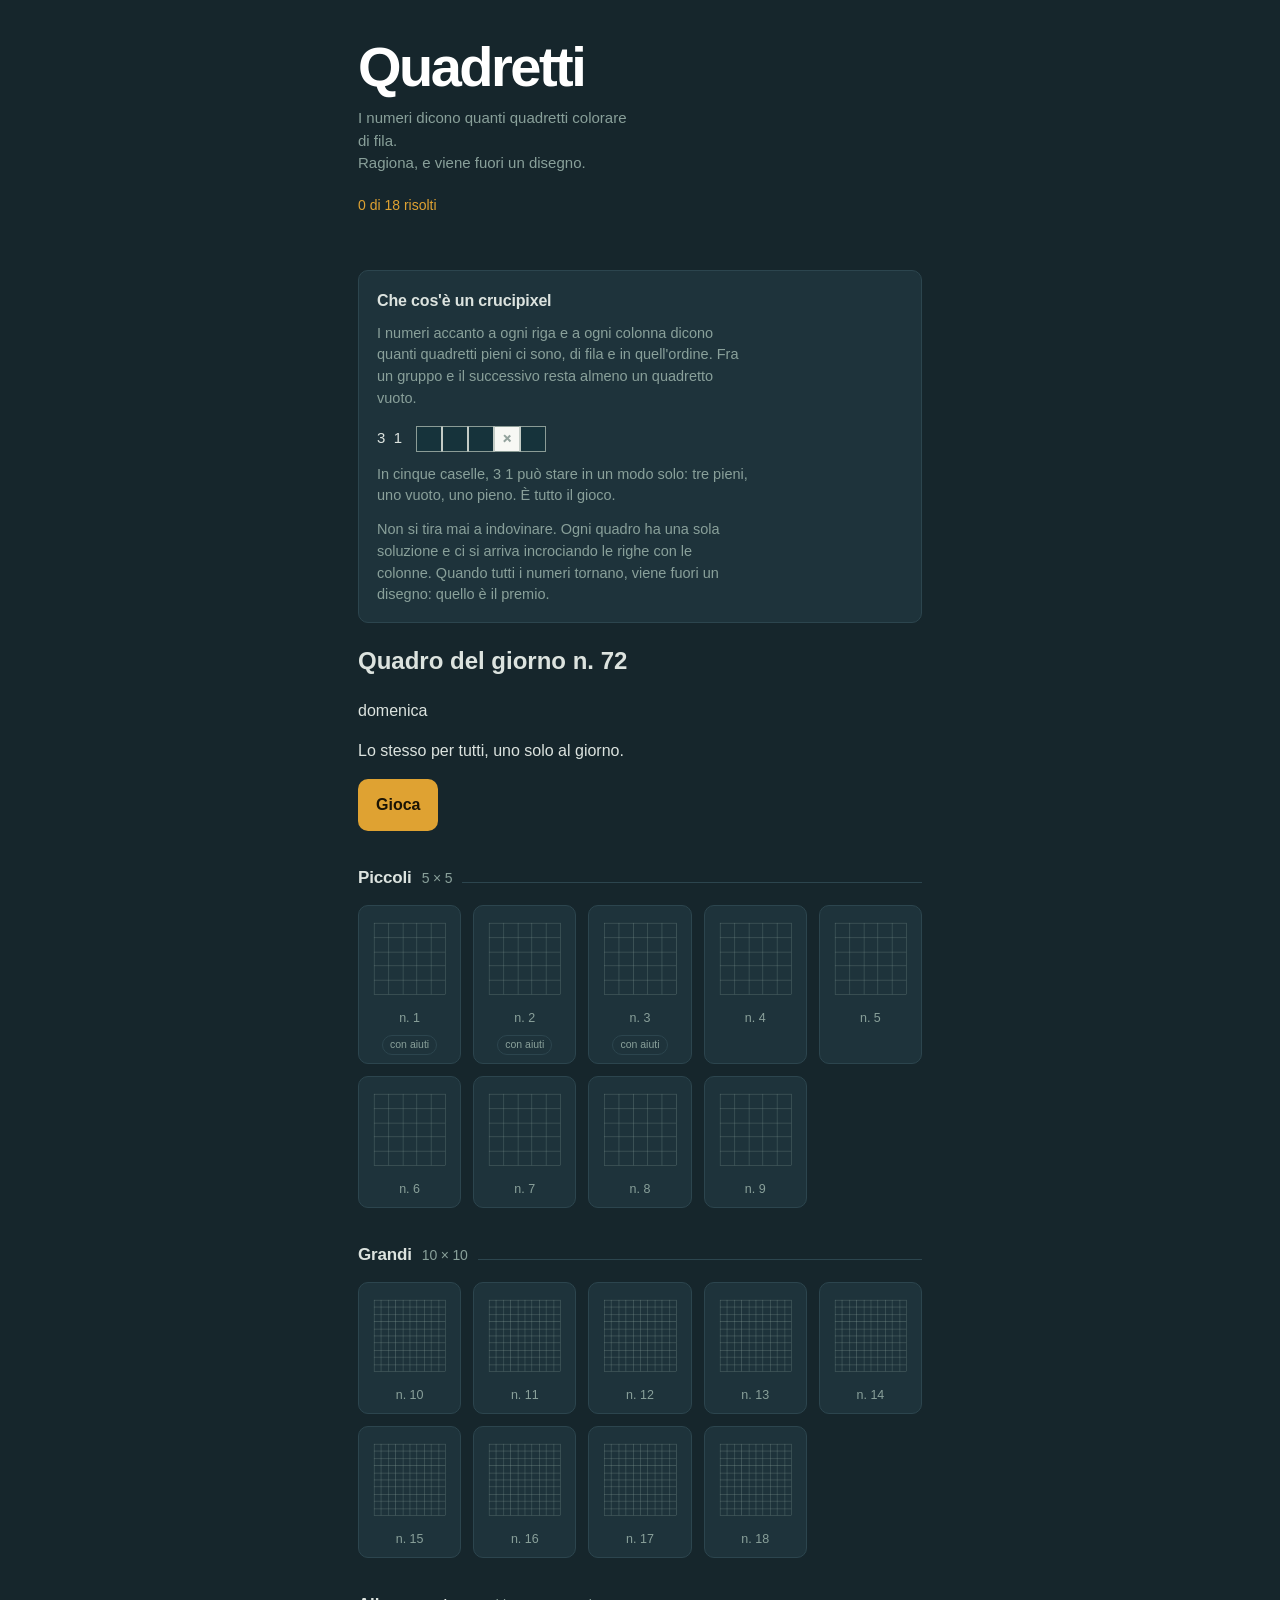
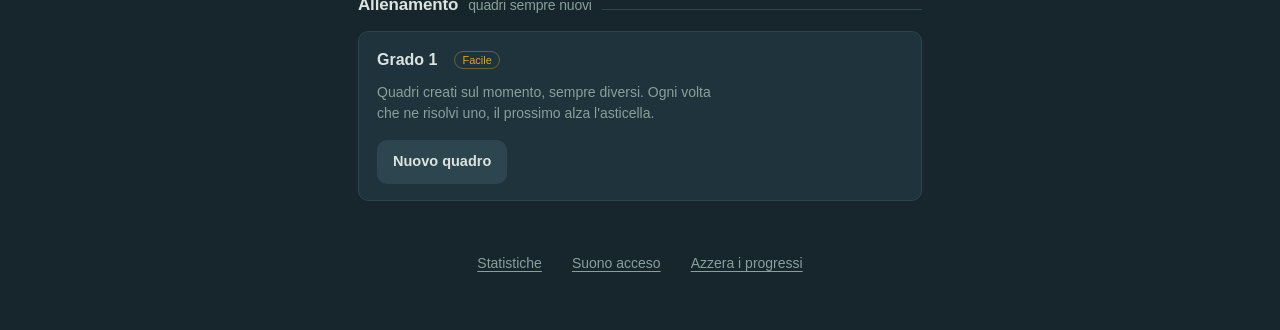
==== commit 4610b13b: "Update index.html" ====
--- a/index.html
+++ b/index.html
@@ -45,6 +45,19 @@
     <button class="btn btn-quiet" id="btn-install" type="button">Aggiungi alla Home</button>
   </div>
 
+  <section class="daily">
+    <div class="daily-top">
+      <h2>Quadro del giorno <span id="daily-num">n. 1</span></h2>
+      <span class="badge" id="daily-streak" hidden></span>
+    </div>
+    <p class="daily-when" id="daily-when">lunedì</p>
+    <p id="daily-note">Lo stesso per tutti, uno solo al giorno.</p>
+    <div class="daily-actions">
+      <button type="button" class="btn btn-primary" id="daily-btn">Gioca</button>
+      <button type="button" class="link-btn" id="daily-share" hidden>Condividi il risultato</button>
+    </div>
+  </section>
+
   <div class="gallery">
     <h2 class="band">Piccoli <span>5 × 5</span></h2>
     <div class="tiles" id="tiles-5"></div>
@@ -130,6 +143,7 @@
 
     <h3>Dove sei arrivato</h3>
     <dl class="rows">
+      <dt>Quadri del giorno</dt><dd id="st-daily">—</dd>
       <dt>Galleria</dt><dd id="st-gallery">—</dd>
       <dt>Allenamento</dt><dd id="st-train">—</dd>
       <dt>Miglior tempo 5 × 5</dt><dd id="st-best5">—</dd>
--- a/app.css
+++ b/app.css
@@ -45,7 +45,10 @@
 
 button { font: inherit; color: inherit; }
 
-.screen[hidden], .curtain[hidden] { display: none; }
+/* Un elemento con l'attributo `hidden` deve sparire, punto: senza
+   !important qualunque regola con un id (come #game, che vale piu' di
+   .screen[hidden]) la scavalcherebbe e l'elemento resterebbe a schermo. */
+[hidden] { display: none !important; }
 
 /* ---------- elenco livelli ---------- */
 
@@ -468,7 +471,6 @@
   border-radius: 20px;
   padding: 0 7px;
 }
-.badge[hidden] { display: none; }
 
 /* ---------- barra del suggerimento ---------- */
 
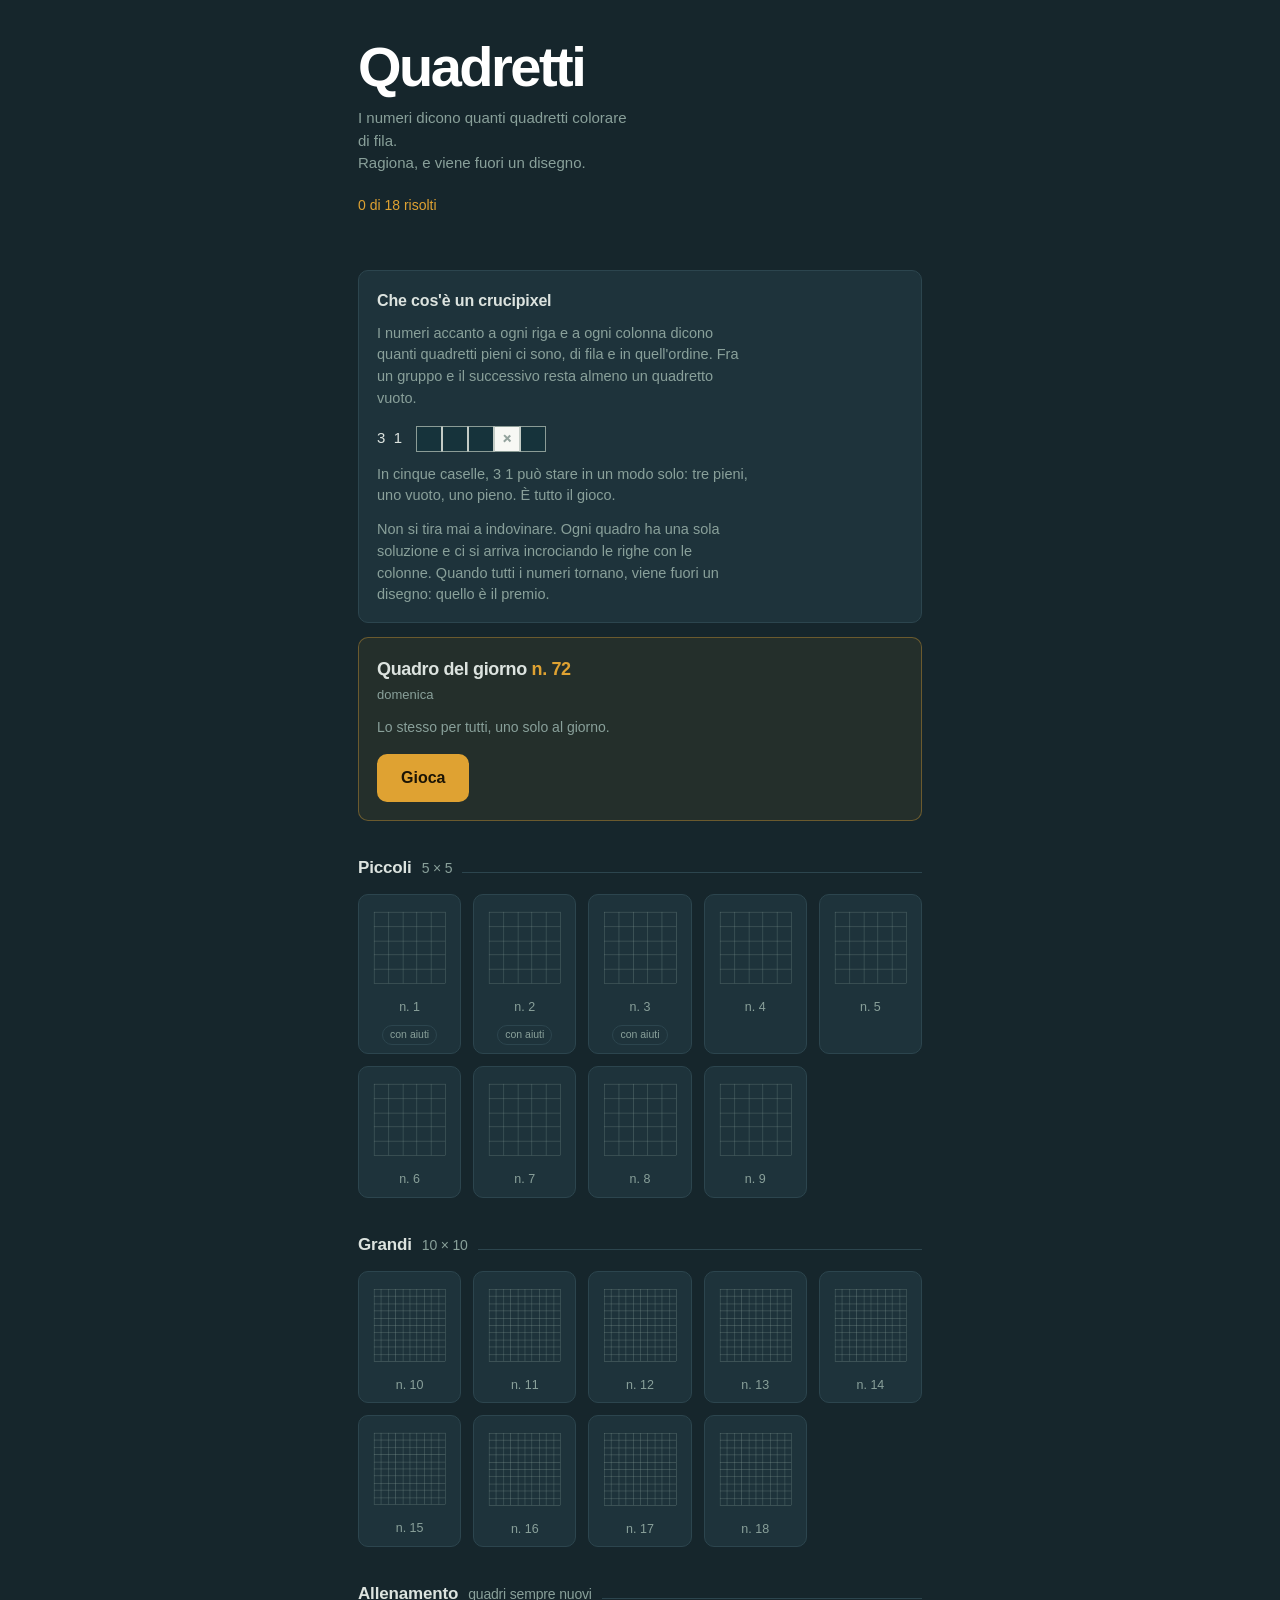
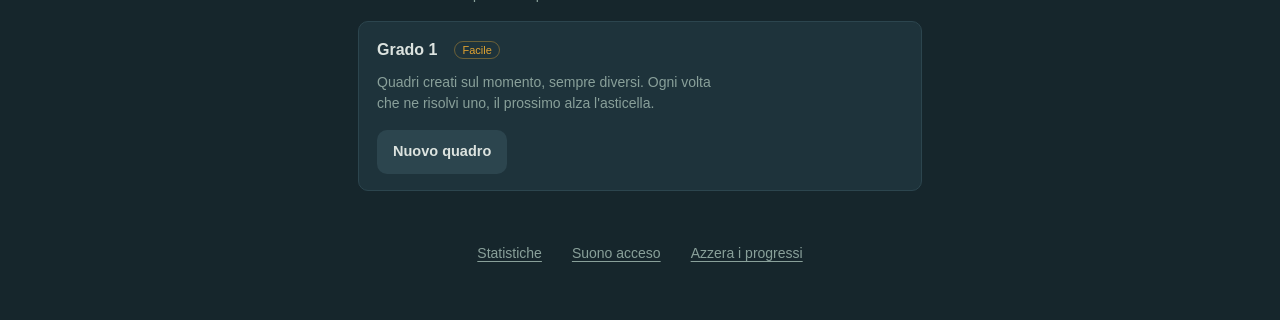
==== commit 21e5fee1: "Update index.html" ====
--- a/index.html
+++ b/index.html
@@ -52,6 +52,7 @@
     </div>
     <p class="daily-when" id="daily-when">lunedì</p>
     <p id="daily-note">Lo stesso per tutti, uno solo al giorno.</p>
+    <div class="board" id="daily-board" hidden></div>
     <div class="daily-actions">
       <button type="button" class="btn btn-primary" id="daily-btn">Gioca</button>
       <button type="button" class="link-btn" id="daily-share" hidden>Condividi il risultato</button>
@@ -160,6 +161,18 @@
     <canvas id="win-art" width="240" height="240" aria-hidden="true"></canvas>
     <h2 id="win-name">—</h2>
     <p id="win-time">—</p>
+    <div class="join" id="win-join" hidden>
+      <label for="join-name">Con che nome vuoi comparire in classifica?</label>
+      <input id="join-name" type="text" maxlength="20" autocomplete="off" autocapitalize="words" placeholder="un soprannome">
+      <div class="join-actions">
+        <button type="button" class="btn btn-quiet" id="join-go">Entra in classifica</button>
+        <button type="button" class="link-btn" id="join-no">No grazie</button>
+      </div>
+      <p class="join-note">Il nome sarà visibile a chiunque apra il gioco. Meglio un soprannome che nome e cognome.</p>
+    </div>
+
+    <div class="board" id="win-board" hidden></div>
+
     <div class="win-actions">
       <button type="button" class="btn btn-primary" id="btn-next">Quadro successivo</button>
       <button type="button" class="link-btn" id="btn-gallery">Torna all'elenco</button>
@@ -193,6 +206,7 @@
   </div>
 </div>
 
+<script src="cloud.js"></script>
 <script src="sound.js"></script>
 <script src="generator.js"></script>
 <script src="levels.js"></script>
--- a/app.css
+++ b/app.css
@@ -628,3 +628,36 @@
   .sq { transition: none; }
   .sq.lit::after { animation: none; }
 }
+
+/* ---------- quadro del giorno ---------- */
+
+.daily {
+  margin-top: 14px;
+  padding: 18px;
+  border: 1px solid rgba(223, 162, 50, .38);
+  border-radius: var(--radius);
+  background: rgba(223, 162, 50, .07);
+}
+
+.daily-top { display: flex; align-items: center; gap: 10px; }
+
+.daily h2 {
+  margin: 0;
+  font-size: 18px;
+  font-weight: 700;
+  letter-spacing: -0.02em;
+}
+.daily h2 span { color: var(--brass); font-weight: 600; }
+
+.daily-when { margin: 2px 0 0; font-size: 13px; color: var(--text-dim); }
+
+.daily p:not(.daily-when) {
+  margin: 12px 0 16px;
+  max-width: 44ch;
+  font-size: 14px;
+  color: var(--text-dim);
+}
+
+.daily-actions { display: flex; align-items: center; gap: 16px; flex-wrap: wrap; }
+.daily-actions .btn { padding: 12px 24px; }
+.daily-actions .link-btn { padding: 8px 0; }
